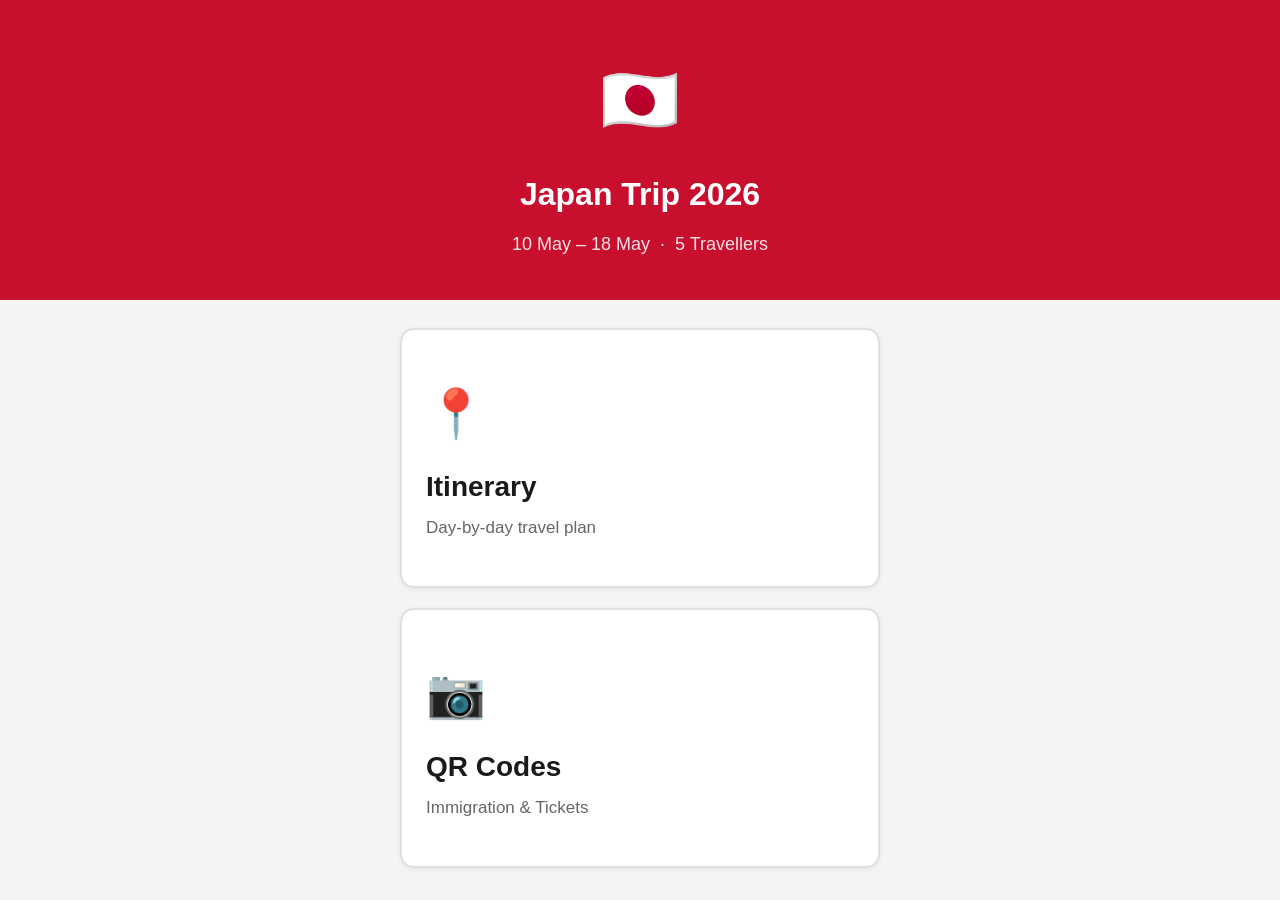
==== index.html @ f94b2479 "Initial commit: Japan 2026 trip website" ====
<!DOCTYPE html>
<html lang="en">
<head>
  <meta charset="UTF-8">
  <meta name="viewport" content="width=device-width, initial-scale=1.0">
  <meta name="description" content="Japan 2026 Family Trip Guide — 10–18 May">
  <title>Japan Trip 2026</title>
  <link rel="stylesheet" href="style.css">
</head>
<body>
  <div class="home">
    <header class="home-header">
      <div class="flag">🇯🇵</div>
      <h1>Japan Trip 2026</h1>
      <p class="sub">10 May – 18 May &nbsp;·&nbsp; 5 Travellers</p>
    </header>

    <main class="home-body">
      <a href="itinerary.html" class="home-btn">
        <div class="btn-icon">📍</div>
        <div class="btn-label">Itinerary</div>
        <div class="btn-sub">Day-by-day travel plan</div>
      </a>

      <a href="qr.html" class="home-btn">
        <div class="btn-icon">📷</div>
        <div class="btn-label">QR Codes</div>
        <div class="btn-sub">Immigration &amp; Tickets</div>
      </a>
    </main>
  </div>
</body>
</html>
---- style.css ----
/* Japan Trip 2026 — Shared Styles */
:root {
  --red: #c8102e;
  --red-dark: #9e0b23;
  --red-light: #fff0f3;
  --bg: #f4f4f4;
  --white: #ffffff;
  --text: #1a1a1a;
  --text-muted: #666;
  --border: #e0e0e0;
  --shadow: 0 2px 12px rgba(0,0,0,0.10);
  --shadow-sm: 0 1px 5px rgba(0,0,0,0.07);
  --radius: 14px;
  --radius-sm: 10px;
}

*, *::before, *::after { box-sizing: border-box; margin: 0; padding: 0; }
html { -webkit-text-size-adjust: 100%; }
body {
  font-family: -apple-system, BlinkMacSystemFont, 'Segoe UI', Roboto, 'Helvetica Neue', sans-serif;
  font-size: 18px;
  line-height: 1.65;
  background: var(--bg);
  color: var(--text);
  min-height: 100vh;
}
a { color: inherit; text-decoration: none; }
button { font-family: inherit; }

/* ─── TOP NAV ─── */
.nav {
  display: flex;
  align-items: center;
  gap: 14px;
  padding: 14px 20px;
  background: var(--white);
  border-bottom: 1px solid var(--border);
  position: sticky;
  top: 0;
  z-index: 100;
  box-shadow: var(--shadow-sm);
}
.back-btn {
  display: inline-flex;
  align-items: center;
  gap: 6px;
  color: var(--red);
  font-size: 18px;
  font-weight: 700;
  padding: 8px 16px;
  border-radius: var(--radius-sm);
  background: var(--red-light);
  border: none;
  cursor: pointer;
  -webkit-tap-highlight-color: transparent;
}
.nav-title { font-size: 20px; font-weight: 700; }

/* ─── HOME ─── */
.home { display: flex; flex-direction: column; min-height: 100vh; }
.home-header {
  background: var(--red);
  color: #fff;
  text-align: center;
  padding: 48px 24px 40px;
}
.home-header .flag { font-size: 64px; margin-bottom: 14px; }
.home-header h1 { font-size: 32px; font-weight: 800; margin-bottom: 10px; }
.home-header .sub { font-size: 18px; opacity: 0.88; }

.home-body {
  flex: 1;
  display: flex;
  flex-direction: column;
  gap: 20px;
  padding: 28px 20px 32px;
  max-width: 520px;
  margin: 0 auto;
  width: 100%;
}
.home-btn {
  flex: 1;
  min-height: 150px;
  display: flex;
  flex-direction: column;
  justify-content: center;
  background: var(--white);
  border: 2px solid var(--border);
  border-radius: var(--radius);
  padding: 28px 24px;
  box-shadow: var(--shadow-sm);
  cursor: pointer;
  -webkit-tap-highlight-color: transparent;
  transition: border-color 0.15s, box-shadow 0.15s;
}
.home-btn:active { border-color: var(--red); box-shadow: 0 0 0 3px rgba(200,16,46,0.15); }
.btn-icon { font-size: 48px; margin-bottom: 10px; }
.btn-label { font-size: 28px; font-weight: 800; margin-bottom: 4px; }
.btn-sub { font-size: 17px; color: var(--text-muted); }

/* ─── PAGE WRAP ─── */
.page-wrap { max-width: 620px; margin: 0 auto; padding-bottom: 48px; width: 100%; }

/* ─── WARNING ─── */
.warning {
  margin: 20px;
  padding: 18px 20px;
  background: #fffbeb;
  border: 2px solid #f59e0b;
  border-radius: var(--radius-sm);
  font-size: 17px;
  line-height: 1.55;
  color: #78350f;
}
.warning strong { display: block; font-size: 18px; margin-bottom: 5px; }

/* ─── SECTION HEADING ─── */
.section-heading {
  font-size: 22px;
  font-weight: 800;
  padding: 28px 20px 0;
  border-bottom: 3px solid var(--red);
  margin: 0 20px 4px;
  padding-bottom: 10px;
}

/* ─── PERSON BUTTONS ─── */
.person-grid { display: flex; flex-direction: column; padding: 12px 20px; gap: 10px; }
.person-entry { display: flex; flex-direction: column; }
.person-btn {
  width: 100%;
  display: flex;
  align-items: center;
  justify-content: space-between;
  background: var(--white);
  border: 2px solid var(--border);
  border-radius: var(--radius-sm);
  padding: 18px 22px;
  font-size: 20px;
  font-weight: 600;
  cursor: pointer;
  text-align: left;
  color: var(--text);
  -webkit-tap-highlight-color: transparent;
  transition: border-color 0.15s, background 0.15s;
}
.person-btn.active {
  border-color: var(--red);
  background: var(--red-light);
  color: var(--red-dark);
  border-bottom-left-radius: 0;
  border-bottom-right-radius: 0;
  border-bottom-color: transparent;
}
.chevron { font-size: 16px; transition: transform 0.2s; flex-shrink: 0; }
.person-btn.active .chevron { transform: rotate(180deg); }

.qr-display {
  display: none;
  background: var(--white);
  border: 2px solid var(--red);
  border-top: none;
  border-radius: 0 0 var(--radius-sm) var(--radius-sm);
  padding: 20px 16px 16px;
}
.qr-display.visible { display: block; }
.qr-display img {
  width: 100%;
  max-width: 340px;
  display: block;
  margin: 0 auto;
  border-radius: 8px;
  border: 1px solid var(--border);
}
.qr-label {
  text-align: center;
  font-size: 15px;
  color: var(--text-muted);
  margin-top: 10px;
}

/* ─── PLACEHOLDER ─── */
.placeholder-box {
  margin: 10px 20px 8px;
  padding: 30px 20px;
  background: #fafafa;
  border: 2px dashed var(--border);
  border-radius: var(--radius-sm);
  text-align: center;
}
.placeholder-box .p-title { font-size: 20px; font-weight: 700; margin-bottom: 6px; }
.placeholder-box .p-note { font-size: 16px; color: var(--text-muted); }

/* ─── DAY TABS ─── */
.day-tabs-wrap {
  background: var(--white);
  border-bottom: 1px solid var(--border);
  overflow-x: auto;
  -webkit-overflow-scrolling: touch;
  scrollbar-width: none;
}
.day-tabs-wrap::-webkit-scrollbar { display: none; }
.day-tabs {
  display: flex;
  gap: 8px;
  padding: 14px 20px;
  width: max-content;
  min-width: 100%;
}
.day-tab {
  flex-shrink: 0;
  display: flex;
  flex-direction: column;
  align-items: center;
  gap: 3px;
  padding: 10px 14px;
  background: var(--bg);
  border: 2px solid var(--border);
  border-radius: var(--radius-sm);
  cursor: pointer;
  min-width: 68px;
  color: var(--text);
  -webkit-tap-highlight-color: transparent;
  transition: background 0.15s, border-color 0.15s;
}
.day-tab.active {
  background: var(--red);
  border-color: var(--red);
  color: #fff;
}
.day-tab .dn { font-size: 21px; font-weight: 800; line-height: 1; }
.day-tab .dd { font-size: 11px; font-weight: 600; opacity: 0.8; white-space: nowrap; }

/* ─── DAY CONTENT ─── */
.day-section { display: none; padding: 24px 20px 40px; }
.day-section.active { display: block; }
.day-hdr { margin-bottom: 22px; }
.day-hdr h2 { font-size: 26px; font-weight: 800; line-height: 1.2; }
.day-hdr p { font-size: 18px; color: var(--text-muted); margin-top: 6px; }

/* ─── CARDS ─── */
.card {
  background: var(--white);
  border-radius: var(--radius-sm);
  padding: 18px 20px;
  margin-bottom: 14px;
  box-shadow: var(--shadow-sm);
  border: 1px solid var(--border);
}
.card-title {
  font-size: 13px;
  font-weight: 700;
  text-transform: uppercase;
  letter-spacing: 0.6px;
  color: var(--red);
  margin-bottom: 12px;
}
.card ul { list-style: none; display: flex; flex-direction: column; gap: 8px; }
.card li { display: flex; gap: 10px; font-size: 17px; line-height: 1.45; }
.card li::before { content: '•'; color: var(--red); font-weight: bold; flex-shrink: 0; }
.card p { font-size: 17px; line-height: 1.65; }

/* ─── TRANSPORT ─── */
.transport {
  background: var(--white);
  border-left: 5px solid var(--red);
  border-radius: 0 var(--radius-sm) var(--radius-sm) 0;
  padding: 18px 20px;
  margin-bottom: 14px;
  box-shadow: var(--shadow-sm);
}
.t-mode {
  font-size: 12px;
  text-transform: uppercase;
  letter-spacing: 0.7px;
  color: var(--red);
  font-weight: 700;
  margin-bottom: 4px;
}
.t-route { font-size: 21px; font-weight: 800; margin-bottom: 10px; line-height: 1.3; }
.transport ul { list-style: none; display: flex; flex-direction: column; gap: 5px; }
.transport li { font-size: 16px; color: var(--text-muted); display: flex; gap: 8px; }
.transport li::before { content: '—'; flex-shrink: 0; }

/* ─── HOTEL ─── */
.hotel {
  background: var(--white);
  border-radius: var(--radius-sm);
  padding: 20px;
  margin-bottom: 14px;
  box-shadow: var(--shadow-sm);
  border: 1px solid var(--border);
}
.hotel h3 { font-size: 21px; font-weight: 800; margin-bottom: 14px; }
.hotel-rows { display: flex; flex-direction: column; gap: 10px; }
.hotel-row { display: flex; gap: 12px; font-size: 17px; align-items: flex-start; }
.hotel-lbl { font-weight: 700; color: var(--text-muted); min-width: 80px; flex-shrink: 0; }
.hotel-val { flex: 1; }
.password { font-size: 26px; font-weight: 900; color: var(--red); letter-spacing: 4px; font-variant-numeric: tabular-nums; }
.hotel-divider { border: none; border-top: 1px solid var(--border); margin: 12px 0; }

/* ─── NOTE ─── */
.note-box {
  background: #fffbeb;
  border: 1px solid #fcd34d;
  border-radius: var(--radius-sm);
  padding: 14px 18px;
  font-size: 16px;
  color: #78350f;
  margin-bottom: 14px;
  line-height: 1.55;
}

/* ─── OPTIONS ─── */
.options { display: flex; flex-direction: column; gap: 10px; margin-bottom: 14px; }
.option {
  background: var(--white);
  border: 2px solid var(--border);
  border-radius: var(--radius-sm);
  padding: 14px 18px;
  box-shadow: var(--shadow-sm);
}
.opt-label { font-size: 13px; font-weight: 700; text-transform: uppercase; letter-spacing: 0.5px; color: var(--text-muted); margin-bottom: 4px; }
.opt-route { font-size: 18px; font-weight: 700; }
.opt-detail { font-size: 15px; color: var(--text-muted); margin-top: 3px; }

/* ─── TIMELINE ─── */
.timeline { list-style: none; display: flex; flex-direction: column; gap: 0; margin-bottom: 14px; }
.timeline-item {
  display: flex;
  gap: 16px;
  padding: 12px 20px;
  background: var(--white);
  border-bottom: 1px solid var(--border);
  font-size: 17px;
  align-items: flex-start;
}
.timeline-item:first-child { border-radius: var(--radius-sm) var(--radius-sm) 0 0; box-shadow: var(--shadow-sm); }
.timeline-item:last-child { border-radius: 0 0 var(--radius-sm) var(--radius-sm); box-shadow: var(--shadow-sm); border-bottom: none; }
.timeline-time { font-weight: 700; color: var(--red); min-width: 80px; flex-shrink: 0; }
.timeline-text { flex: 1; line-height: 1.45; }

/* ─── EMERGENCY CONTACTS ─── */
.emerg-section {
  background: #fff5f5;
  border: 2px solid #fca5a5;
  border-radius: var(--radius-sm);
  padding: 20px;
  margin-bottom: 14px;
}
.emerg-section h4 { font-size: 16px; font-weight: 700; color: var(--red); margin-bottom: 10px; }
.emerg-table { width: 100%; border-collapse: collapse; font-size: 16px; }
.emerg-table td { padding: 7px 4px; border-bottom: 1px solid #fca5a5; vertical-align: top; }
.emerg-table td:first-child { font-weight: 600; width: 50%; }
.emerg-table tr:last-child td { border-bottom: none; }
.emerg-big { font-size: 24px; font-weight: 900; color: var(--red); }
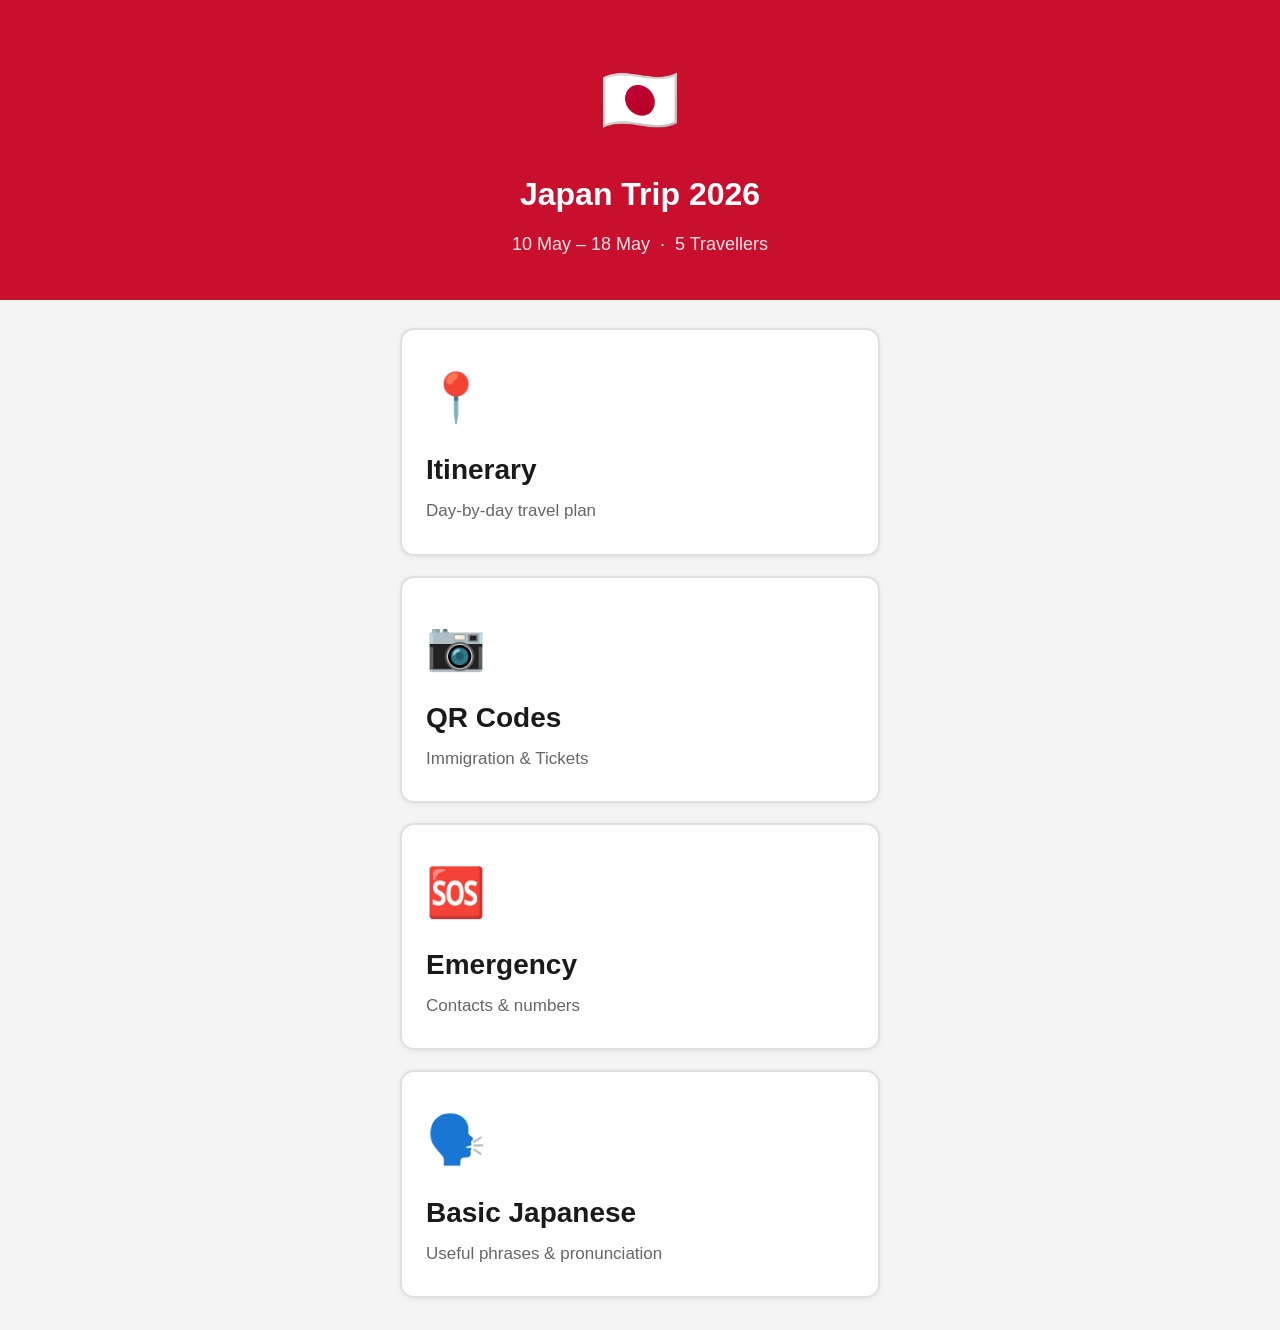
==== commit 9175c946: "new updates" ====
--- a/index.html
+++ b/index.html
@@ -27,6 +27,18 @@
         <div class="btn-label">QR Codes</div>
         <div class="btn-sub">Immigration &amp; Tickets</div>
       </a>
+
+      <a href="emergency.html" class="home-btn">
+        <div class="btn-icon">🆘</div>
+        <div class="btn-label">Emergency</div>
+        <div class="btn-sub">Contacts &amp; numbers</div>
+      </a>
+
+      <a href="phrases.html" class="home-btn">
+        <div class="btn-icon">🗣️</div>
+        <div class="btn-label">Basic Japanese</div>
+        <div class="btn-sub">Useful phrases &amp; pronunciation</div>
+      </a>
     </main>
   </div>
 </body>
--- a/style.css
+++ b/style.css
@@ -256,8 +256,21 @@
   margin-bottom: 12px;
 }
 .card ul { list-style: none; display: flex; flex-direction: column; gap: 8px; }
-.card li { display: flex; gap: 10px; font-size: 17px; line-height: 1.45; }
-.card li::before { content: '•'; color: var(--red); font-weight: bold; flex-shrink: 0; }
+.card li {
+  position: relative;
+  padding-left: 20px;
+  font-size: 17px;
+  line-height: 1.6;
+}
+
+.card li::before {
+  content: "•";
+  position: absolute;
+  left: 0;
+  top: 0;
+  color: var(--red);
+  font-weight: bold;
+}
 .card p { font-size: 17px; line-height: 1.65; }
 
 /* ─── TRANSPORT ─── */
@@ -340,6 +353,95 @@
 .timeline-time { font-weight: 700; color: var(--red); min-width: 80px; flex-shrink: 0; }
 .timeline-text { flex: 1; line-height: 1.45; }
 
+/* ─── PHRASEBOOK ─── */
+.phrase-list { display: flex; flex-direction: column; }
+.phrase-row {
+  display: grid;
+  grid-template-columns: 1fr auto;
+  gap: 8px 12px;
+  align-items: center;
+  padding: 10px 0;
+  border-bottom: 1px solid var(--border);
+}
+.phrase-row:last-child { border-bottom: none; padding-bottom: 0; }
+.phrase-row:first-child { padding-top: 0; }
+.phrase-jp { font-size: 17px; font-weight: 700; margin-bottom: 2px; }
+.phrase-rom { font-size: 13px; color: var(--text-muted); font-style: italic; }
+.phrase-en {
+  font-size: 14px; color: var(--text-muted); font-weight: 600;
+  text-align: right; white-space: nowrap;
+}
+
+/* ─── JOURNEY FLIGHT TIMELINE ─── */
+.journey {
+  background: var(--white);
+  border-radius: var(--radius-sm);
+  padding: 18px 20px 10px;
+  margin-bottom: 14px;
+  box-shadow: var(--shadow-sm);
+  border: 1px solid var(--border);
+}
+.journey-title {
+  font-size: 13px; font-weight: 700; text-transform: uppercase;
+  letter-spacing: 0.6px; color: var(--red); margin-bottom: 16px;
+}
+.jstep {
+  display: grid;
+  grid-template-columns: 28px minmax(0, 1fr);
+  column-gap: 12px;
+}
+.jstep-track {
+  display: flex; flex-direction: column; align-items: center; padding-top: 13px;
+}
+.jstep-dot {
+  width: 12px; height: 12px; border-radius: 50%; flex-shrink: 0;
+}
+.jstep-dot.depart  { background: var(--red);    box-shadow: 0 0 0 3px rgba(200,16,46,0.18); }
+.jstep-dot.transit { background: #d97706;        box-shadow: 0 0 0 3px rgba(217,119,6,0.18); }
+.jstep-dot.arrive  { background: #059669;        box-shadow: 0 0 0 3px rgba(5,150,105,0.18); }
+.jstep-tail { flex: 1; width: 2px; background: #d1d5db; margin-top: 6px; }
+.jstep-body { display: flex; flex-direction: column; }
+.jstep-card {
+  padding: 12px 14px;
+  border-radius: var(--radius-sm);
+  border: 1px solid var(--border);
+  border-left-width: 4px;
+}
+.jstep-card.depart  { background: #fff5f6; border-color: #ffd0d6; border-left-color: var(--red); }
+.jstep-card.transit { background: #fffbeb; border-color: #fde68a; border-left-color: #d97706; }
+.jstep-card.arrive  { background: #f0fdf4; border-color: #a7f3d0; border-left-color: #059669; }
+.jstep-tag {
+  font-size: 10px; font-weight: 800; text-transform: uppercase; letter-spacing: 0.9px; margin-bottom: 4px;
+}
+.jstep-card.depart  .jstep-tag { color: var(--red); }
+.jstep-card.transit .jstep-tag { color: #b45309; }
+.jstep-card.arrive  .jstep-tag { color: #065f46; }
+.jstep-time {
+  font-size: 22px; font-weight: 900; color: var(--text);
+  font-variant-numeric: tabular-nums; line-height: 1.1; margin-bottom: 3px;
+}
+.jstep-tz { font-size: 13px; font-weight: 600; color: var(--text-muted); }
+.jstep-place { font-size: 15px; font-weight: 700; margin-bottom: 1px; }
+.jstep-airport { font-size: 13px; color: var(--text-muted); line-height: 1.4; }
+.jstep-flight {
+  display: inline-block; background: rgba(200,16,46,0.10); color: var(--red-dark);
+  font-size: 12px; font-weight: 700; padding: 2px 9px; border-radius: 10px; margin-top: 7px;
+}
+.jstep-layover {
+  display: inline-block; background: rgba(217,119,6,0.12); color: #92400e;
+  font-size: 12px; font-weight: 700; padding: 2px 9px; border-radius: 10px; margin-top: 7px;
+}
+.jstep-next { font-size: 13px; color: var(--text-muted); margin-top: 5px; }
+.jstep-connector {
+  display: flex; align-items: center; padding: 7px 0 9px;
+}
+.jstep-pill {
+  display: inline-flex; align-items: center; gap: 5px;
+  background: var(--bg); border: 1px solid var(--border);
+  border-radius: 20px; padding: 4px 14px;
+  font-size: 13px; font-weight: 600; color: var(--text-muted);
+}
+
 /* ─── EMERGENCY CONTACTS ─── */
 .emerg-section {
   background: #fff5f5;
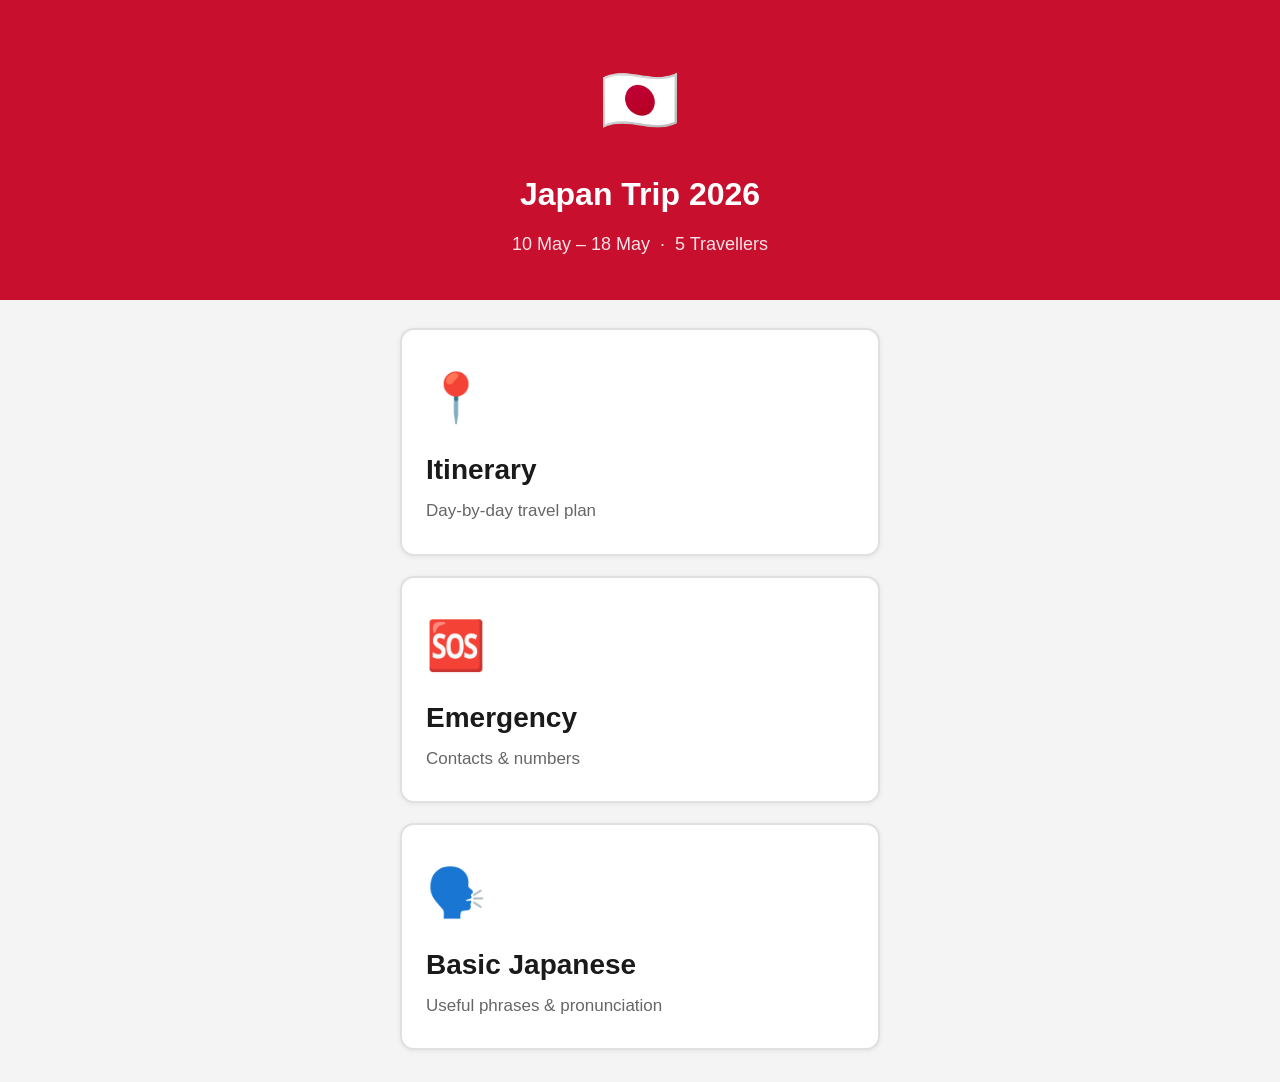
==== commit 0ad75327: "remove qr" ====
--- a/index.html
+++ b/index.html
@@ -22,12 +22,6 @@
         <div class="btn-sub">Day-by-day travel plan</div>
       </a>
 
-      <a href="qr.html" class="home-btn">
-        <div class="btn-icon">📷</div>
-        <div class="btn-label">QR Codes</div>
-        <div class="btn-sub">Immigration &amp; Tickets</div>
-      </a>
-
       <a href="emergency.html" class="home-btn">
         <div class="btn-icon">🆘</div>
         <div class="btn-label">Emergency</div>
--- a/style.css
+++ b/style.css
@@ -155,30 +155,6 @@
 .chevron { font-size: 16px; transition: transform 0.2s; flex-shrink: 0; }
 .person-btn.active .chevron { transform: rotate(180deg); }
 
-.qr-display {
-  display: none;
-  background: var(--white);
-  border: 2px solid var(--red);
-  border-top: none;
-  border-radius: 0 0 var(--radius-sm) var(--radius-sm);
-  padding: 20px 16px 16px;
-}
-.qr-display.visible { display: block; }
-.qr-display img {
-  width: 100%;
-  max-width: 340px;
-  display: block;
-  margin: 0 auto;
-  border-radius: 8px;
-  border: 1px solid var(--border);
-}
-.qr-label {
-  text-align: center;
-  font-size: 15px;
-  color: var(--text-muted);
-  margin-top: 10px;
-}
-
 /* ─── PLACEHOLDER ─── */
 .placeholder-box {
   margin: 10px 20px 8px;
